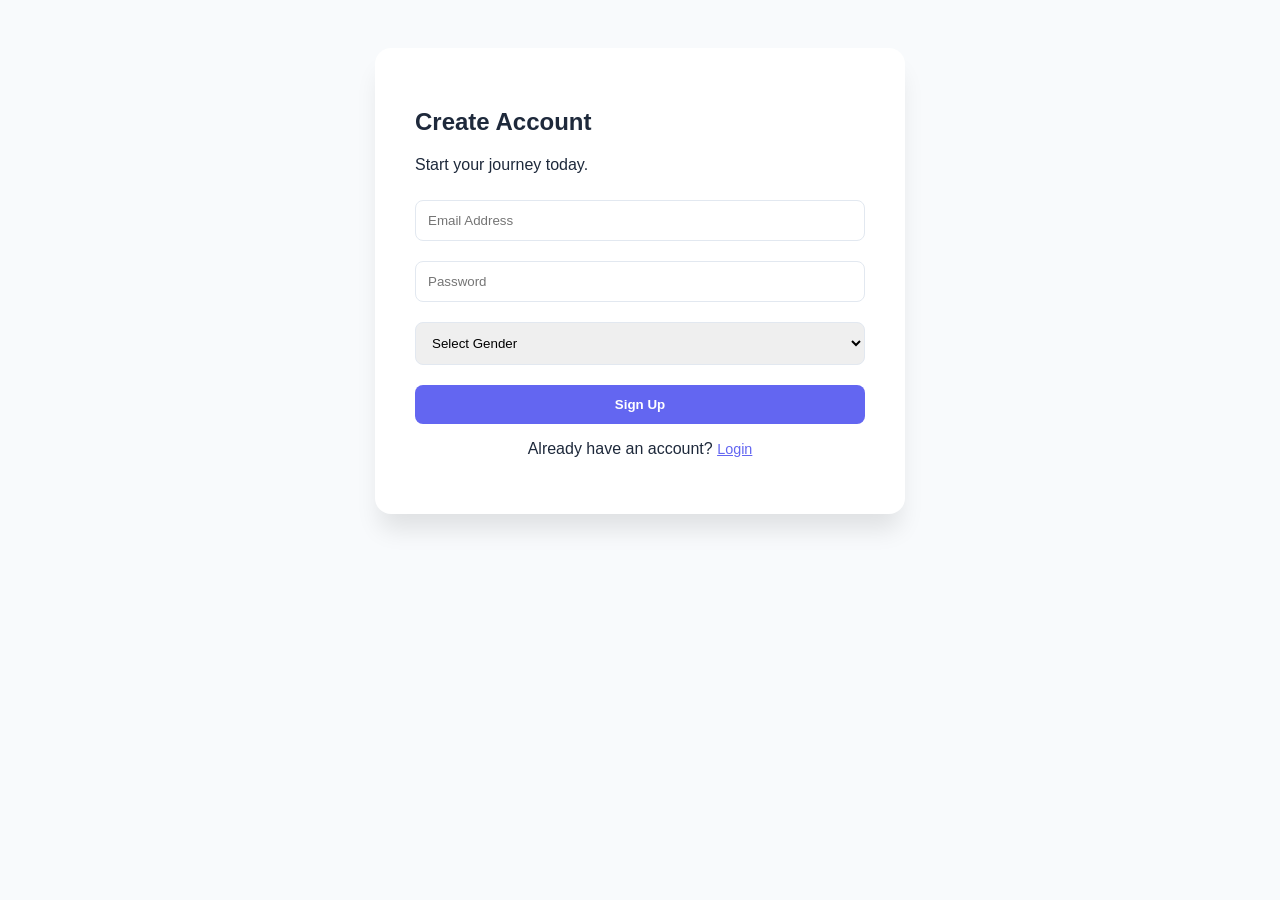
==== index.html @ 62bcffab "Rename habit.html to index.html to fix Vercel 404" ====
<!DOCTYPE html>
<html lang="en">
<head>
    <meta charset="UTF-8">
    <title>Habit Tracker</title>
    <link rel="stylesheet" href="./habit.css">
</head>
<body>

<div class="card">
    <div id="signup-screen">
        <h2>Create Account</h2>
        <p>Start your journey today.</p>
        <div id="signup-error" class="error"></div>
        <input type="email" id="s-email" placeholder="Email Address">
        <input type="password" id="s-pass" placeholder="Password">
        <select id="s-gender">
            <option value="">Select Gender</option>
            <option value="Male">Male</option>
            <option value="Female">Female</option>
            <option value="Other">Other</option>
        </select>
        <button onclick="handleSignup()">Sign Up</button>
        <p style="text-align:center">Already have an account? <span class="link" onclick="showScreen('login-screen')">Login</span></p>
    </div>

    <div id="login-screen" class="hidden">
        <h2>Login</h2>
        <div id="login-error" class="error"></div>
        <input type="email" id="l-email" placeholder="Email Address">
        <input type="password" id="l-pass" placeholder="Password">
        <button onclick="handleLogin()">Login</button>
        <p style="text-align:center">New here? <span class="link" onclick="showScreen('signup-screen')">Sign up</span></p>
    </div>

    <div id="app-screen" class="hidden">
        <div style="display:flex; justify-content: space-between; align-items: center;">
            <h3 id="user-display">Hi!</h3>
            <button onclick="logout()" style="width: auto; padding: 5px 10px; background: #94a3b8;">Logout</button>
        </div>
        
        <div style="margin: 20px 0; border-top: 1px solid #eee; padding-top: 15px;">
            <input type="text" id="habit-name" placeholder="New habit name...">
            <button onclick="addHabit()">+ Add Habit</button>
        </div>

        <div id="habit-container"></div>
    </div>
</div>

<script src="./habit.js"></script
</body>
</html>
---- habit.css ----
:root {
  --primary: #6366f1;
  --bg: #f8fafc;
  --text: #1e293b;
}
body {
  font-family: "Inter", sans-serif;
  background: var(--bg);
  color: var(--text);
  display: flex;
  justify-content: center;
  padding: 40px 20px;
}
.card {
  background: white;
  padding: 2.5rem;
  border-radius: 16px;
  box-shadow: 0 20px 25px -5px rgba(0, 0, 0, 0.1);
  width: 100%;
  max-width: 450px;
}
.hidden {
  display: none;
}
input,
select {
  width: 100%;
  padding: 12px;
  margin: 10px 0;
  border: 1px solid #e2e8f0;
  border-radius: 8px;
  box-sizing: border-box;
}
button {
  width: 100%;
  padding: 12px;
  background: var(--primary);
  color: white;
  border: none;
  border-radius: 8px;
  font-weight: 600;
  cursor: pointer;
  transition: 0.2s;
  margin-top: 10px;
}
button:hover {
  opacity: 0.9;
}
.habit-item {
  border: 1px solid #f1f5f9;
  padding: 15px;
  border-radius: 12px;
  margin-bottom: 15px;
  background: #fff;
}
.progress-bg {
  background: #e2e8f0;
  height: 8px;
  border-radius: 4px;
  overflow: hidden;
  margin: 10px 0;
}
.progress-fill {
  background: #10b981;
  height: 100%;
  transition: width 0.5s ease;
}
.error {
  color: #ef4444;
  font-size: 0.85rem;
  margin-bottom: 10px;
}
.link {
  color: var(--primary);
  cursor: pointer;
  text-decoration: underline;
  font-size: 0.9rem;
}
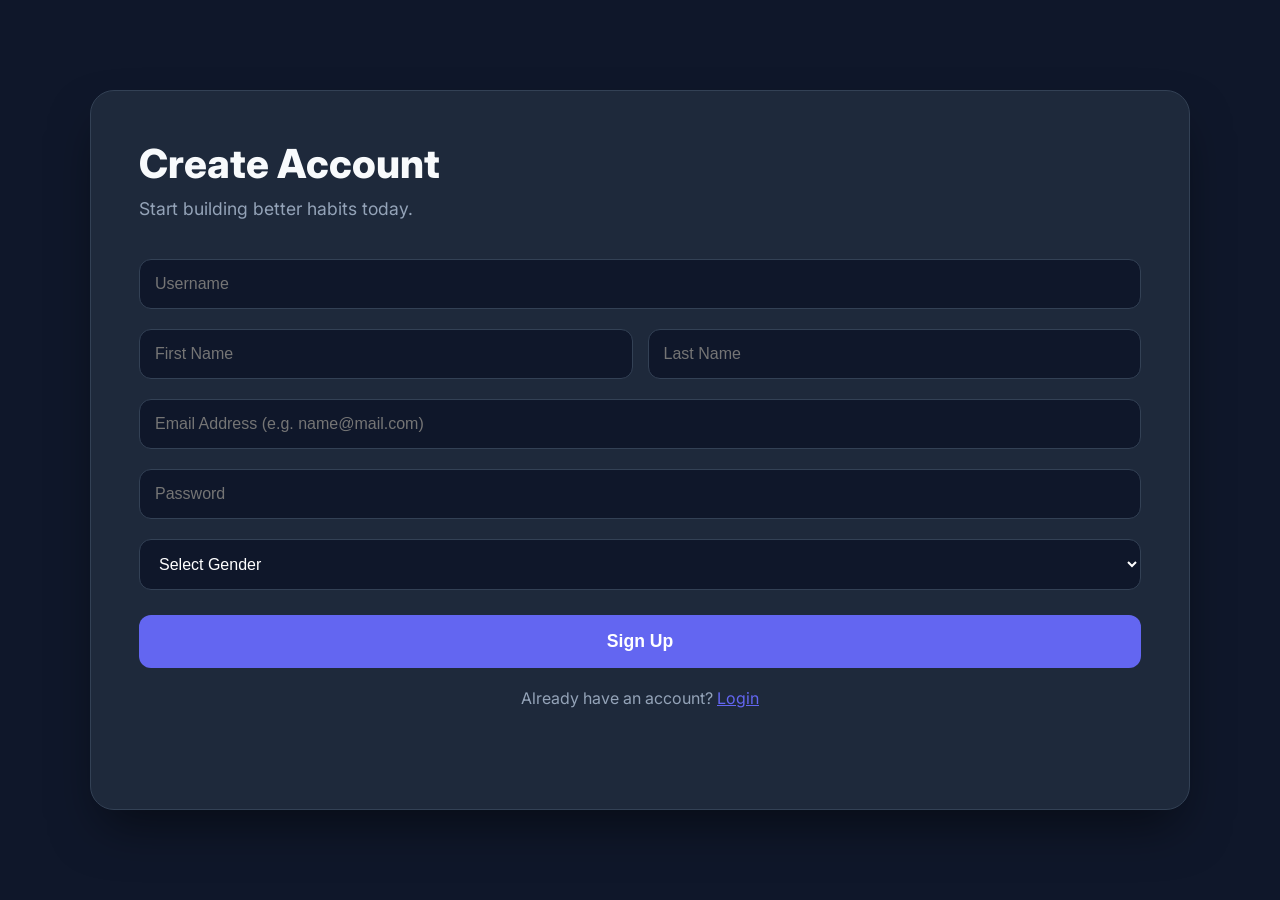
==== commit 1032db12: "UI Overhaul: Full-width dark mode, email validation, and user profile authentication" ====
--- a/index.html
+++ b/index.html
@@ -1,53 +1,82 @@
-<!DOCTYPE html>
+<!doctype html>
 <html lang="en">
-<head>
-    <meta charset="UTF-8">
-    <title>Habit Tracker</title>
-    <link rel="stylesheet" href="./habit.css">
-</head>
-<body>
+  <head>
+    <meta charset="UTF-8" />
+    <meta name="viewport" content="width=device-width, initial-scale=1.0" />
+    <title>Habit Tracker Pro</title>
+    <link rel="stylesheet" href="./habit.css" />
+    <link
+      href="https://fonts.googleapis.com/css2?family=Inter:wght@400;600;800&display=swap"
+      rel="stylesheet"
+    />
+  </head>
+  <body>
+    <div class="main-wrapper">
+      <div class="card">
+        <div id="signup-screen">
+          <h1 class="hero-title">Create Account</h1>
+          <p class="hero-subtitle">Start building better habits today.</p>
+          <div id="signup-error" class="error"></div>
 
-<div class="card">
-    <div id="signup-screen">
-        <h2>Create Account</h2>
-        <p>Start your journey today.</p>
-        <div id="signup-error" class="error"></div>
-        <input type="email" id="s-email" placeholder="Email Address">
-        <input type="password" id="s-pass" placeholder="Password">
-        <select id="s-gender">
+          <input type="text" id="s-username" placeholder="Username" />
+          <div class="input-row">
+            <input type="text" id="s-firstname" placeholder="First Name" />
+            <input type="text" id="s-lastname" placeholder="Last Name" />
+          </div>
+          <input
+            type="email"
+            id="s-email"
+            placeholder="Email Address (e.g. name@mail.com)"
+          />
+          <input type="password" id="s-pass" placeholder="Password" />
+          <select id="s-gender">
             <option value="">Select Gender</option>
             <option value="Male">Male</option>
             <option value="Female">Female</option>
             <option value="Other">Other</option>
-        </select>
-        <button onclick="handleSignup()">Sign Up</button>
-        <p style="text-align:center">Already have an account? <span class="link" onclick="showScreen('login-screen')">Login</span></p>
+          </select>
+          <button class="btn-primary" onclick="handleSignup()">Sign Up</button>
+          <p class="switch-text">
+            Already have an account?
+            <span class="link" onclick="showScreen('login-screen')">Login</span>
+          </p>
+        </div>
+
+        <div id="login-screen" class="hidden">
+          <h1 class="hero-title">Welcome Back</h1>
+          <p class="hero-subtitle">Login to your dashboard.</p>
+          <div id="login-error" class="error"></div>
+          <input type="email" id="l-email" placeholder="Email Address" />
+          <input type="password" id="l-pass" placeholder="Password" />
+          <button class="btn-primary" onclick="handleLogin()">Login</button>
+          <p class="switch-text">
+            New here?
+            <span class="link" onclick="showScreen('signup-screen')"
+              >Sign up</span
+            >
+          </p>
+        </div>
+
+        <div id="app-screen" class="hidden">
+          <div class="app-header">
+            <h3 id="user-display">Hi!</h3>
+            <button class="btn-logout" onclick="logout()">Logout</button>
+          </div>
+
+          <div class="habit-input-area">
+            <input
+              type="text"
+              id="habit-name"
+              placeholder="New habit name..."
+            />
+            <button class="btn-add" onclick="addHabit()">+ Add Habit</button>
+          </div>
+
+          <div id="habit-container"></div>
+        </div>
+      </div>
     </div>
 
-    <div id="login-screen" class="hidden">
-        <h2>Login</h2>
-        <div id="login-error" class="error"></div>
-        <input type="email" id="l-email" placeholder="Email Address">
-        <input type="password" id="l-pass" placeholder="Password">
-        <button onclick="handleLogin()">Login</button>
-        <p style="text-align:center">New here? <span class="link" onclick="showScreen('signup-screen')">Sign up</span></p>
-    </div>
-
-    <div id="app-screen" class="hidden">
-        <div style="display:flex; justify-content: space-between; align-items: center;">
-            <h3 id="user-display">Hi!</h3>
-            <button onclick="logout()" style="width: auto; padding: 5px 10px; background: #94a3b8;">Logout</button>
-        </div>
-        
-        <div style="margin: 20px 0; border-top: 1px solid #eee; padding-top: 15px;">
-            <input type="text" id="habit-name" placeholder="New habit name...">
-            <button onclick="addHabit()">+ Add Habit</button>
-        </div>
-
-        <div id="habit-container"></div>
-    </div>
-</div>
-
-<script src="./habit.js"></script
-</body>
-</html>+    <script src="./habit.js"></script>
+  </body>
+</html>
--- a/habit.css
+++ b/habit.css
@@ -1,78 +1,143 @@
 :root {
   --primary: #6366f1;
-  --bg: #f8fafc;
-  --text: #1e293b;
+  --bg-dark: #0f172a;
+  --card-bg: #1e293b;
+  --input-bg: #0f172a;
+  --text: #f8fafc;
+  --danger: #ef4444;
+  --success: #10b981;
 }
+
+* {
+  margin: 0;
+  padding: 0;
+  box-sizing: border-box;
+}
+
 body {
-  font-family: "Inter", sans-serif;
-  background: var(--bg);
+  font-family: 'Inter', sans-serif;
+  background: var(--bg-dark);
   color: var(--text);
+  min-height: 100vh;
+}
+
+.main-wrapper {
   display: flex;
   justify-content: center;
-  padding: 40px 20px;
+  align-items: center;
+  min-height: 100vh;
+  padding: 20px;
 }
+
+/* TAKES ALMOST ALL SCREEN AS REQUESTED */
 .card {
-  background: white;
-  padding: 2.5rem;
-  border-radius: 16px;
-  box-shadow: 0 20px 25px -5px rgba(0, 0, 0, 0.1);
+  background: var(--card-bg);
+  padding: 3rem;
+  width: 95%;
+  max-width: 1100px;
+  min-height: 80vh;
+  border-radius: 24px;
+  box-shadow: 0 25px 50px -12px rgba(0, 0, 0, 0.5);
+  border: 1px solid #334155;
+}
+
+.hidden { display: none; }
+
+.hero-title { font-size: 2.5rem; font-weight: 800; margin-bottom: 10px; }
+.hero-subtitle { color: #94a3b8; margin-bottom: 30px; font-size: 1.1rem; }
+
+input, select {
   width: 100%;
-  max-width: 450px;
+  padding: 15px;
+  margin: 10px 0;
+  border: 1px solid #334155;
+  border-radius: 12px;
+  background: var(--input-bg);
+  color: white;
+  font-size: 1rem;
 }
-.hidden {
-  display: none;
-}
-input,
-select {
+
+.input-row { display: flex; gap: 15px; }
+
+.btn-primary {
   width: 100%;
-  padding: 12px;
-  margin: 10px 0;
-  border: 1px solid #e2e8f0;
-  border-radius: 8px;
-  box-sizing: border-box;
-}
-button {
-  width: 100%;
-  padding: 12px;
+  padding: 16px;
   background: var(--primary);
   color: white;
   border: none;
-  border-radius: 8px;
+  border-radius: 12px;
+  font-weight: 700;
+  font-size: 1.1rem;
+  cursor: pointer;
+  margin-top: 15px;
+  transition: 0.3s;
+}
+
+.btn-primary:hover { opacity: 0.9; transform: translateY(-2px); }
+
+/* STYLED LOGOUT */
+.btn-logout {
+  width: auto;
+  padding: 10px 20px;
+  background: var(--danger);
+  color: white;
+  border: none;
+  border-radius: 10px;
   font-weight: 600;
   cursor: pointer;
-  transition: 0.2s;
-  margin-top: 10px;
 }
-button:hover {
-  opacity: 0.9;
+
+.app-header {
+  display: flex;
+  justify-content: space-between;
+  align-items: center;
+  border-bottom: 1px solid #334155;
+  padding-bottom: 20px;
+  margin-bottom: 30px;
 }
+
+.habit-input-area {
+  display: flex;
+  gap: 15px;
+  margin-bottom: 30px;
+}
+
+.btn-add {
+  background: var(--primary);
+  color: white;
+  border: none;
+  border-radius: 12px;
+  padding: 0 25px;
+  cursor: pointer;
+  font-weight: 600;
+}
+
 .habit-item {
-  border: 1px solid #f1f5f9;
-  padding: 15px;
-  border-radius: 12px;
-  margin-bottom: 15px;
-  background: #fff;
+  border: 1px solid #334155;
+  padding: 20px;
+  border-radius: 16px;
+  margin-bottom: 20px;
+  background: #1e293b;
 }
+
 .progress-bg {
-  background: #e2e8f0;
-  height: 8px;
-  border-radius: 4px;
-  overflow: hidden;
-  margin: 10px 0;
+  background: #334155;
+  height: 10px;
+  border-radius: 5px;
+  margin: 15px 0;
 }
+
 .progress-fill {
-  background: #10b981;
+  background: var(--success);
   height: 100%;
-  transition: width 0.5s ease;
+  transition: 0.5s;
 }
-.error {
-  color: #ef4444;
-  font-size: 0.85rem;
-  margin-bottom: 10px;
-}
-.link {
-  color: var(--primary);
-  cursor: pointer;
-  text-decoration: underline;
-  font-size: 0.9rem;
-}
+
+.error { color: var(--danger); margin-bottom: 10px; font-weight: 600; }
+.switch-text { text-align: center; margin-top: 20px; color: #94a3b8; }
+.link { color: var(--primary); cursor: pointer; text-decoration: underline; }
+
+@media (max-width: 768px) {
+    .input-row { flex-direction: column; gap: 0; }
+    .card { padding: 1.5rem; width: 100%; min-height: 100vh; border-radius: 0; }
+}
